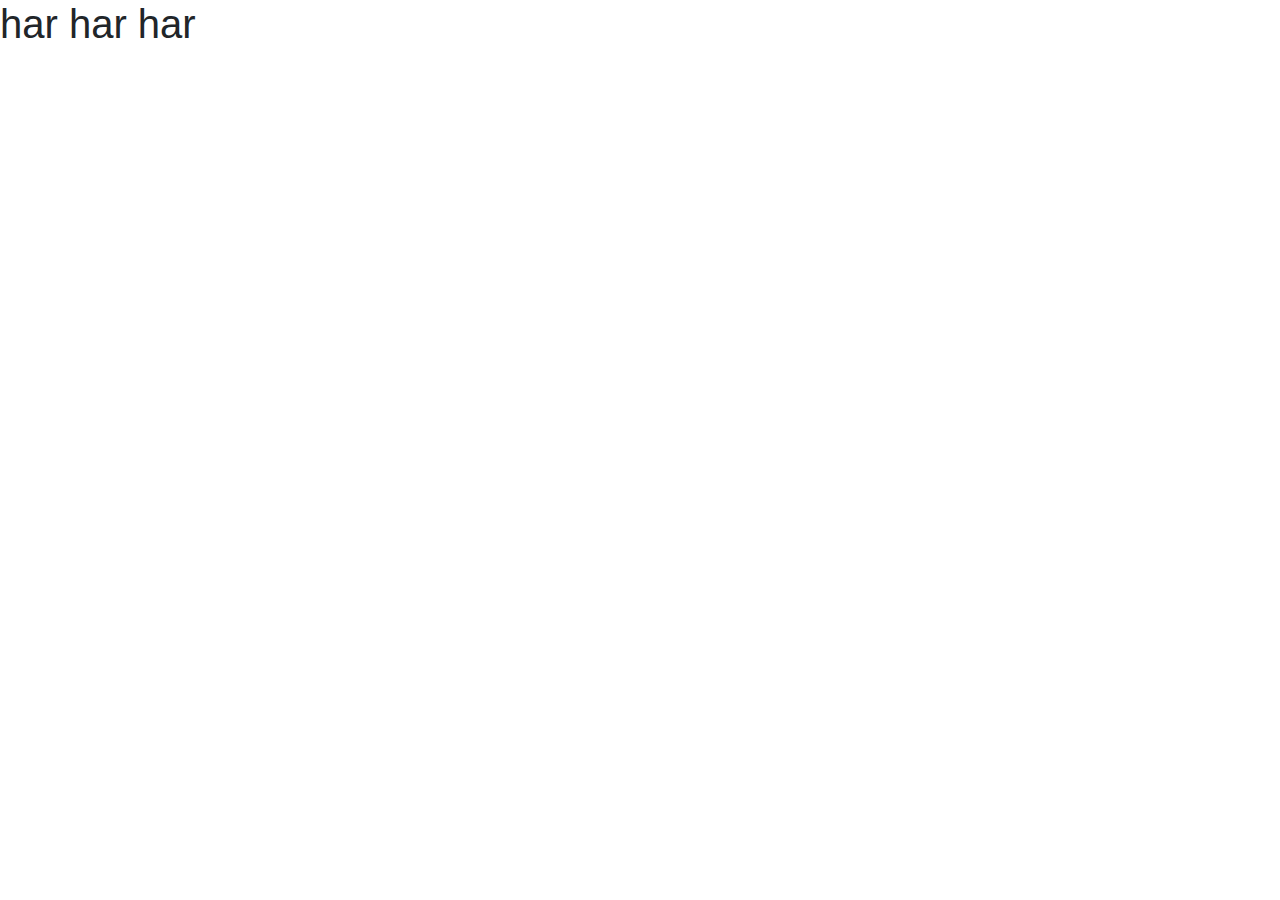
==== ChooseDrawing.html @ c46ea2fa "second commit" ====
<!DOCTYPE html>
<html lang="en">

<head>
  <meta charset="utf-8">
  <meta name="viewport" content="width=device-width, initial-scale=1">
  <title>Ryan Chung's drawing Choice Page</title>
  <link rel="stylesheet" href="https://cdn.jsdelivr.net/npm/bootstrap@4.6.2/dist/css/bootstrap.min.css">
  <script src="https://cdn.jsdelivr.net/npm/jquery@3.7.1/dist/jquery.slim.min.js"></script>
  <script src="https://cdn.jsdelivr.net/npm/popper.js@1.16.1/dist/umd/popper.min.js"></script>
  <script src="https://cdn.jsdelivr.net/npm/bootstrap@4.6.2/dist/js/bootstrap.bundle.min.js"></script>
  <link rel="stylesheet" href="style.css">
  <link rel="preconnect" href="https://fonts.googleapis.com">
<link rel="preconnect" href="https://fonts.gstatic.com" crossorigin>
<link href="https://fonts.googleapis.com/css2?family=Fredericka+the+Great&display=swap" rel="stylesheet">
<link rel="preconnect" href="https://fonts.googleapis.com">
<link rel="preconnect" href="https://fonts.gstatic.com" crossorigin>
<link href="https://fonts.googleapis.com/css2?family=Fredericka+the+Great&family=Frijole&display=swap" rel="stylesheet">

</head>
<body>
<h1>har har har</h1>

<script src="https://cdn.jsdelivr.net/npm/bootstrap@5.3.2/dist/js/bootstrap.bundle.min.js"
integrity="sha384-C6RzsynM9kWDrMNeT87bh95OGNyZPhcTNXj1NW7RuBCsyN/o0jlpcV8Qyq46cDfL"
crossorigin="anonymous"></script>
<script src="script.js"></script>
</body>
</html>
---- style.css ----
.fredericka-the great-regular {
    font-family: "Fredericka the Great", serif;
    font-weight: 400;
    font-style: normal;
  }
  .frijole-regular {
    font-family: "Frijole", system-ui;
    font-weight: 400;
    font-style: normal;
  }
.bgimg-1 {
    position: relative;
    opacity: 0.8;
    background-attachment: fixed;
    background-position: center;
    background-repeat: no-repeat;
    background-size: cover;
  }
  
  .bgimg-1 {
    background-image: url("background.png");
    padding:30%;
    height: 60%;
    background-color:purple;
  }
  .divider{
    width:100%;
  }
  .bio{
    border-color:black;
    border-width:20px;
    width:40%;
    height:50%;
    transform: skew(-10deg);
    margin-top:10%;
    background-color:lightgray;
    margin-left:5%;
    border-radius: 15px 50px 30px;
  }
  .bioSentence{
    font-size:40px;
  }
  .ryan{
    width:70%;
    height:100%;
    float:right;
    margin-top:10%;
  }
  .drawingPage{
    margin:100px;
    background-color:rgb(142, 120, 238);
  }
  .drawingTitle{
    font-family: "Fredericka the Great", serif;
    font-size:300px;
  }


  .carousel-inner img {
    width: 100%;
    height: 100%;
  }


  .Button{
    border: none;
    padding: 15px 32px;
    text-align: center;
    text-decoration: none;
    display: inline-block;
    font-size: 16px;
    margin: 4px 2px;
    cursor: pointer;
  }
  .drawingButton {
    background-color: rgb(255, 96, 96);
    font-family: "Frijole", system-ui;
    color: white;
    font-size:100px;
    border-radius: 50px 50px 50px;
    border:none;
}
.phone{
    height:800px;
    width:1000px;
}
.avatar{
    height:800px;
    width:1200px;
}
.contactPage{
    position: relative;
    opacity: 0.8;
    background-attachment: fixed;
    background-position: center;
    background-repeat: no-repeat;
    background-size: cover;
    background-image: url("josuke\ part\ 8\ with\ clear\ background.png");
    padding:30%;
}
footer{
    background-color:rgb(125, 181, 255);
    color:white;
    font-family: "Fredericka the Great", serif;
    font-size:50px;
}
.contactButton {
    background-color: lightblue;
    font-family: "Frijole", system-ui;
    color: white;
    font-size:100px;
    border-radius: 50px 50px 50px;
    border:none;
    float:left;
}
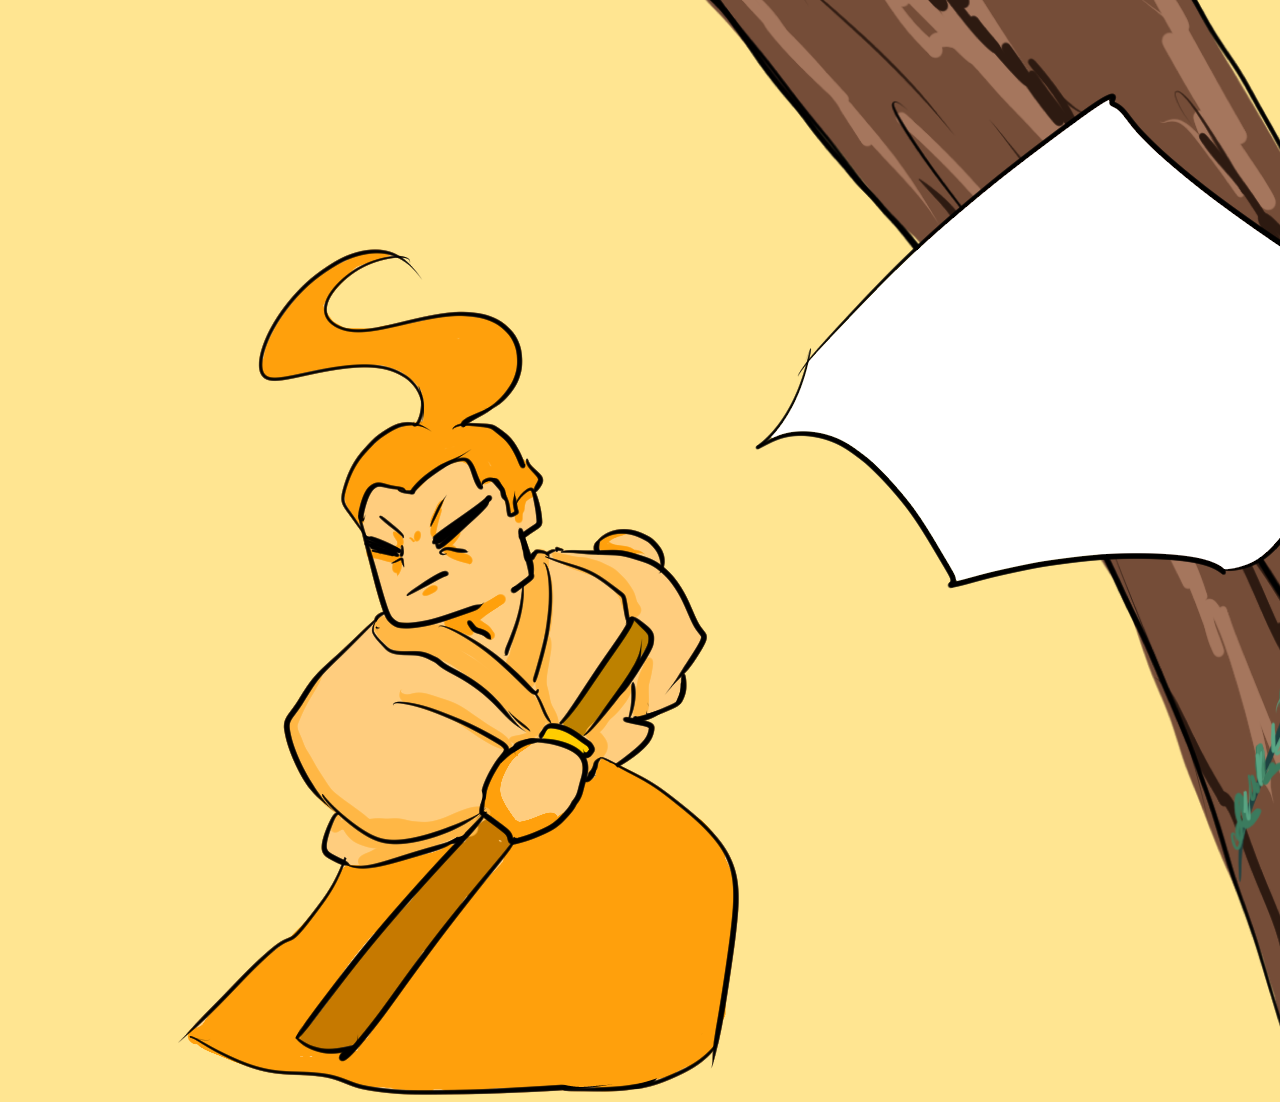
==== commit 934a1391: "5th commit" ====
--- a/ChooseDrawing.html
+++ b/ChooseDrawing.html
@@ -18,8 +18,12 @@
 <link href="https://fonts.googleapis.com/css2?family=Fredericka+the+Great&family=Frijole&display=swap" rel="stylesheet">
 
 </head>
-<body>
-<h1>har har har</h1>
+<body class="drawingBody">
+<div class="container">
+  <div class="row">
+    <img src="samurai 1.png" class="samurai">
+  </div>
+</div>
 
 <script src="https://cdn.jsdelivr.net/npm/bootstrap@5.3.2/dist/js/bootstrap.bundle.min.js"
 integrity="sha384-C6RzsynM9kWDrMNeT87bh95OGNyZPhcTNXj1NW7RuBCsyN/o0jlpcV8Qyq46cDfL"
--- a/style.css
+++ b/style.css
@@ -49,6 +49,7 @@
   .drawingPage{
     margin:100px;
     background-color:rgb(142, 120, 238);
+    background-image: url("wave.jpg");
   }
   .drawingTitle{
     font-family: "Fredericka the Great", serif;
@@ -86,7 +87,7 @@
 }
 .avatar{
     height:800px;
-    width:1200px;
+    width:1000px;
 }
 .contactPage{
     position: relative;
@@ -112,4 +113,12 @@
     border-radius: 50px 50px 50px;
     border:none;
     float:left;
+}
+
+.drawingBody{
+  background-color:rgb(255, 229, 145);
+  background-image: url("wandering\ frog\ clear\ background\ 1.png");
+}
+.samurai{
+  
 }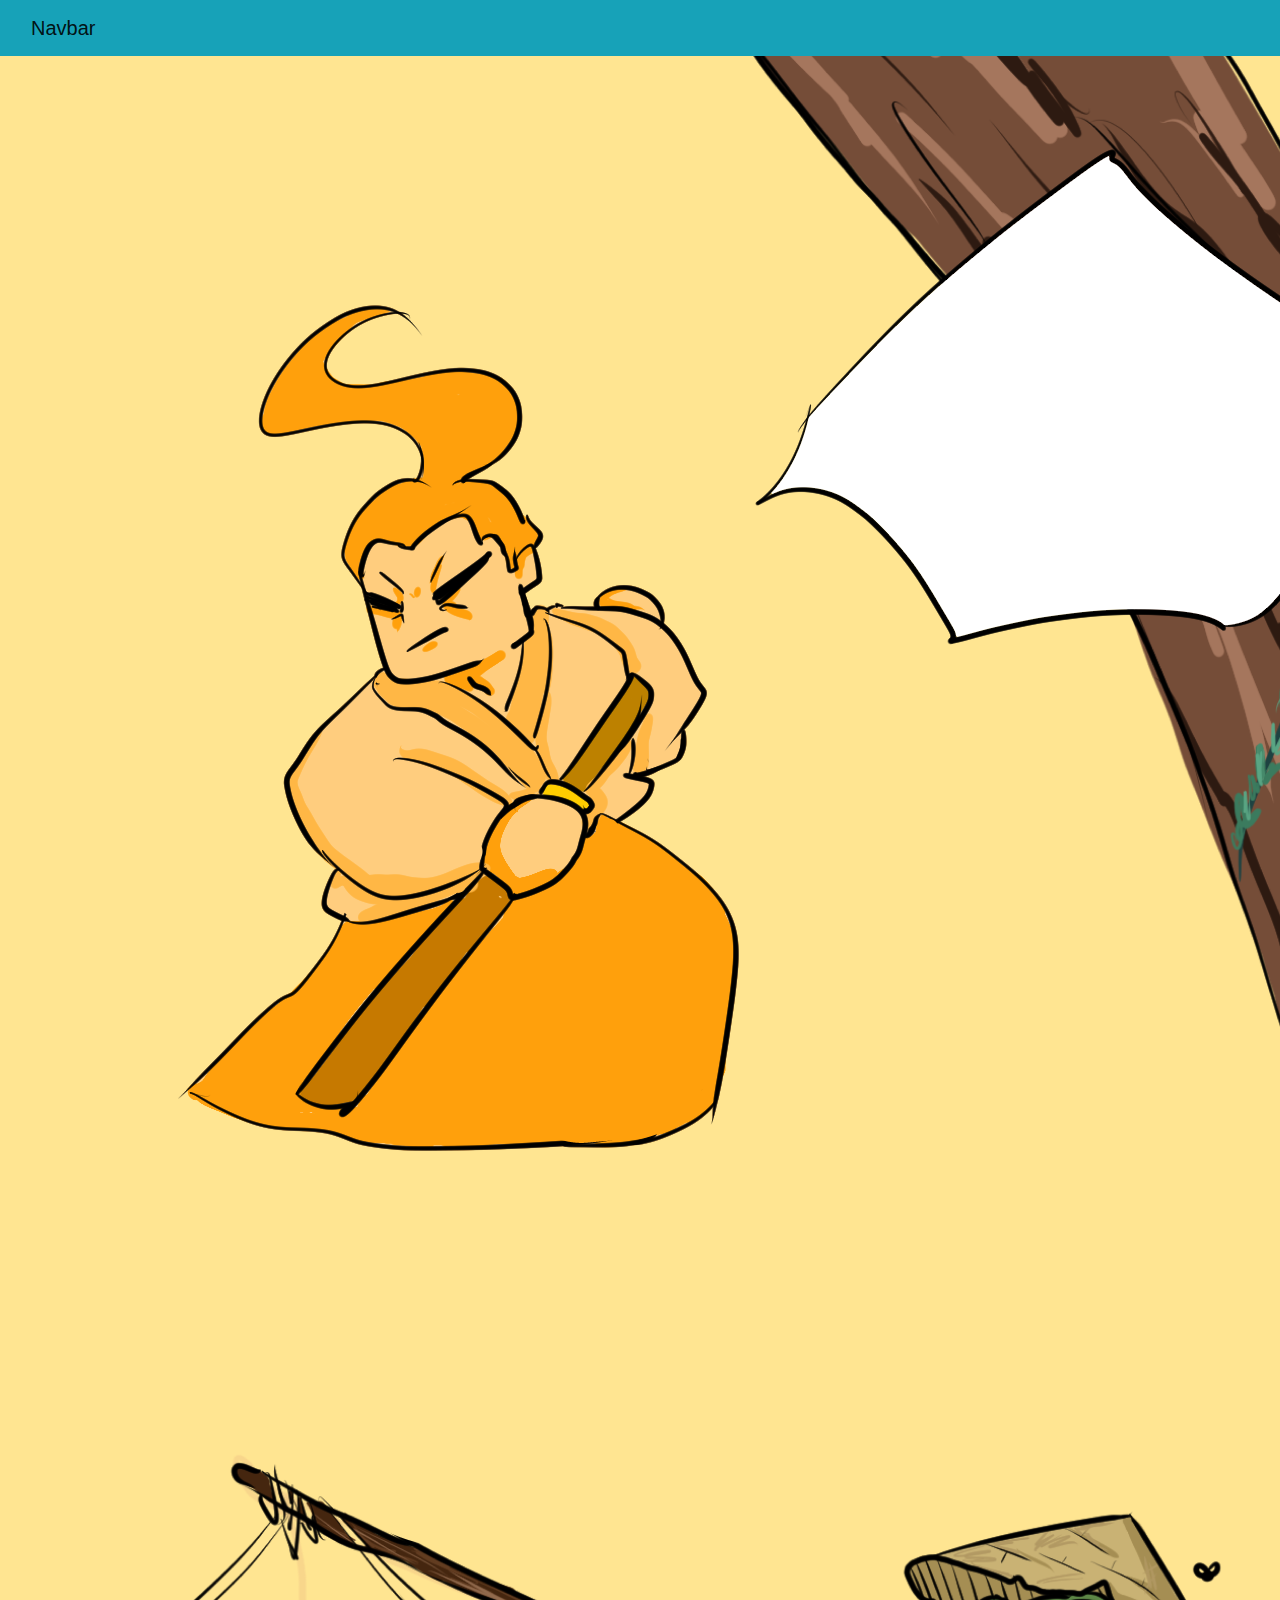
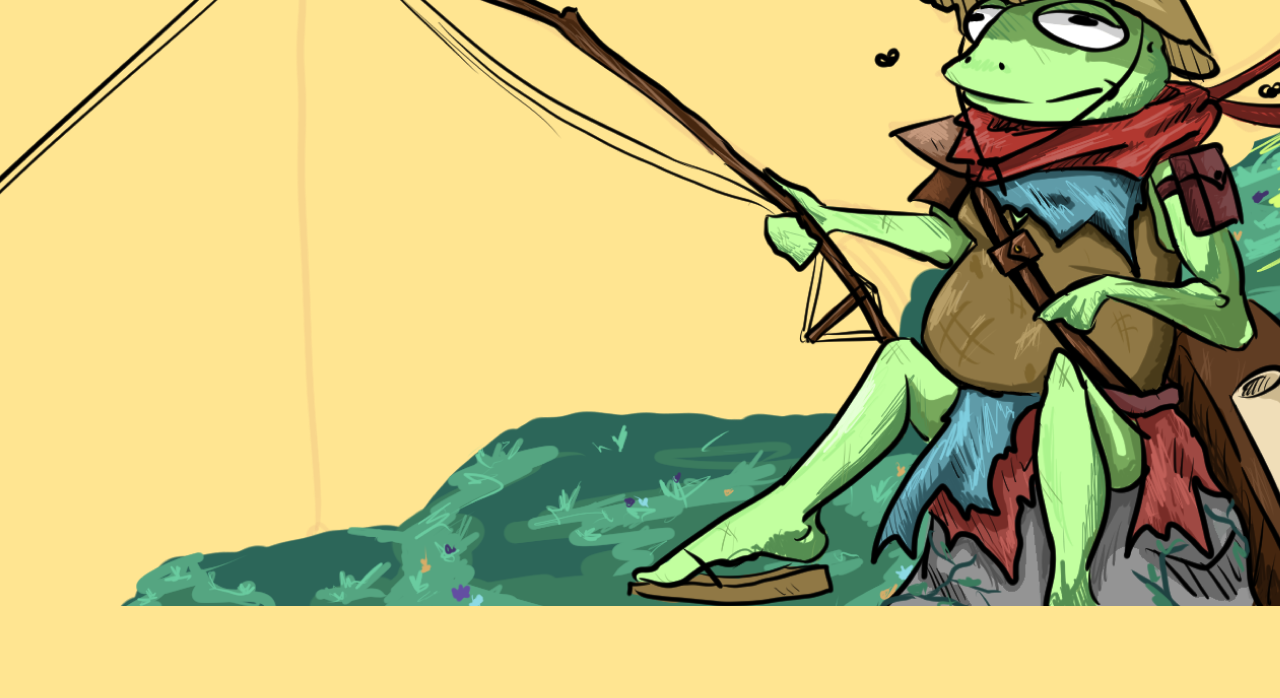
==== commit cf85e8d0: "6th commit" ====
--- a/ChooseDrawing.html
+++ b/ChooseDrawing.html
@@ -19,6 +19,21 @@
 
 </head>
 <body class="drawingBody">
+  <nav class="navbar navbar-expand-lg navbar-light bg-info">
+    <div class="container-fluid">
+      <a class="navbar-brand" href="#">Navbar</a>
+      <button class="navbar-toggler" type="button" data-bs-toggle="collapse" data-bs-target="#navbarSupportedContent" aria-controls="navbarSupportedContent" aria-expanded="false" aria-label="Toggle navigation">
+        <span class="navbar-toggler-icon"></span>
+      </button>
+      <div class="collapse navb   ar-collapse" id="navbarSupportedContent">
+        <ul class="navbar-nav me-auto mb-2 mb-lg-0">
+          <li class="nav-item">
+            <a class="nav-link active" aria-current="page" href="#">Home</a>
+          </li>
+        </ul>
+      </div>
+    </div>
+  </nav>
 <div class="container">
   <div class="row">
     <img src="samurai 1.png" class="samurai">
--- a/style.css
+++ b/style.css
@@ -1,3 +1,6 @@
+*{
+  --bs-gutter-x : 0 !important;
+}
 .fredericka-the great-regular {
     font-family: "Fredericka the Great", serif;
     font-weight: 400;
@@ -29,16 +32,19 @@
   .bio{
     border-color:black;
     border-width:20px;
-    width:40%;
-    height:50%;
+    width:100%;
+    height:1000px;
     transform: skew(-10deg);
     margin-top:10%;
-    background-color:lightgray;
+    background-color:#FFC0CB;
     margin-left:5%;
     border-radius: 15px 50px 30px;
   }
   .bioSentence{
-    font-size:40px;
+    font-family: "Frijole", system-ui;
+    font-size:30px;
+    padding-top:3%;
+    color:#7B68EE;
   }
   .ryan{
     width:70%;
@@ -86,8 +92,8 @@
     width:1000px;
 }
 .avatar{
-    height:800px;
-    width:1000px;
+    height:100%;
+    width:100%;
 }
 .contactPage{
     position: relative;
@@ -118,7 +124,17 @@
 .drawingBody{
   background-color:rgb(255, 229, 145);
   background-image: url("wandering\ frog\ clear\ background\ 1.png");
+  background-repeat: no-repeat;
+  background-size: fill;
+} 
+.samurai{
+
+  padding-bottom:100%;
 }
-.samurai{
-  
-}+.navbar{
+  color:white;
+}
+
+body {
+  overflow:none;
+}
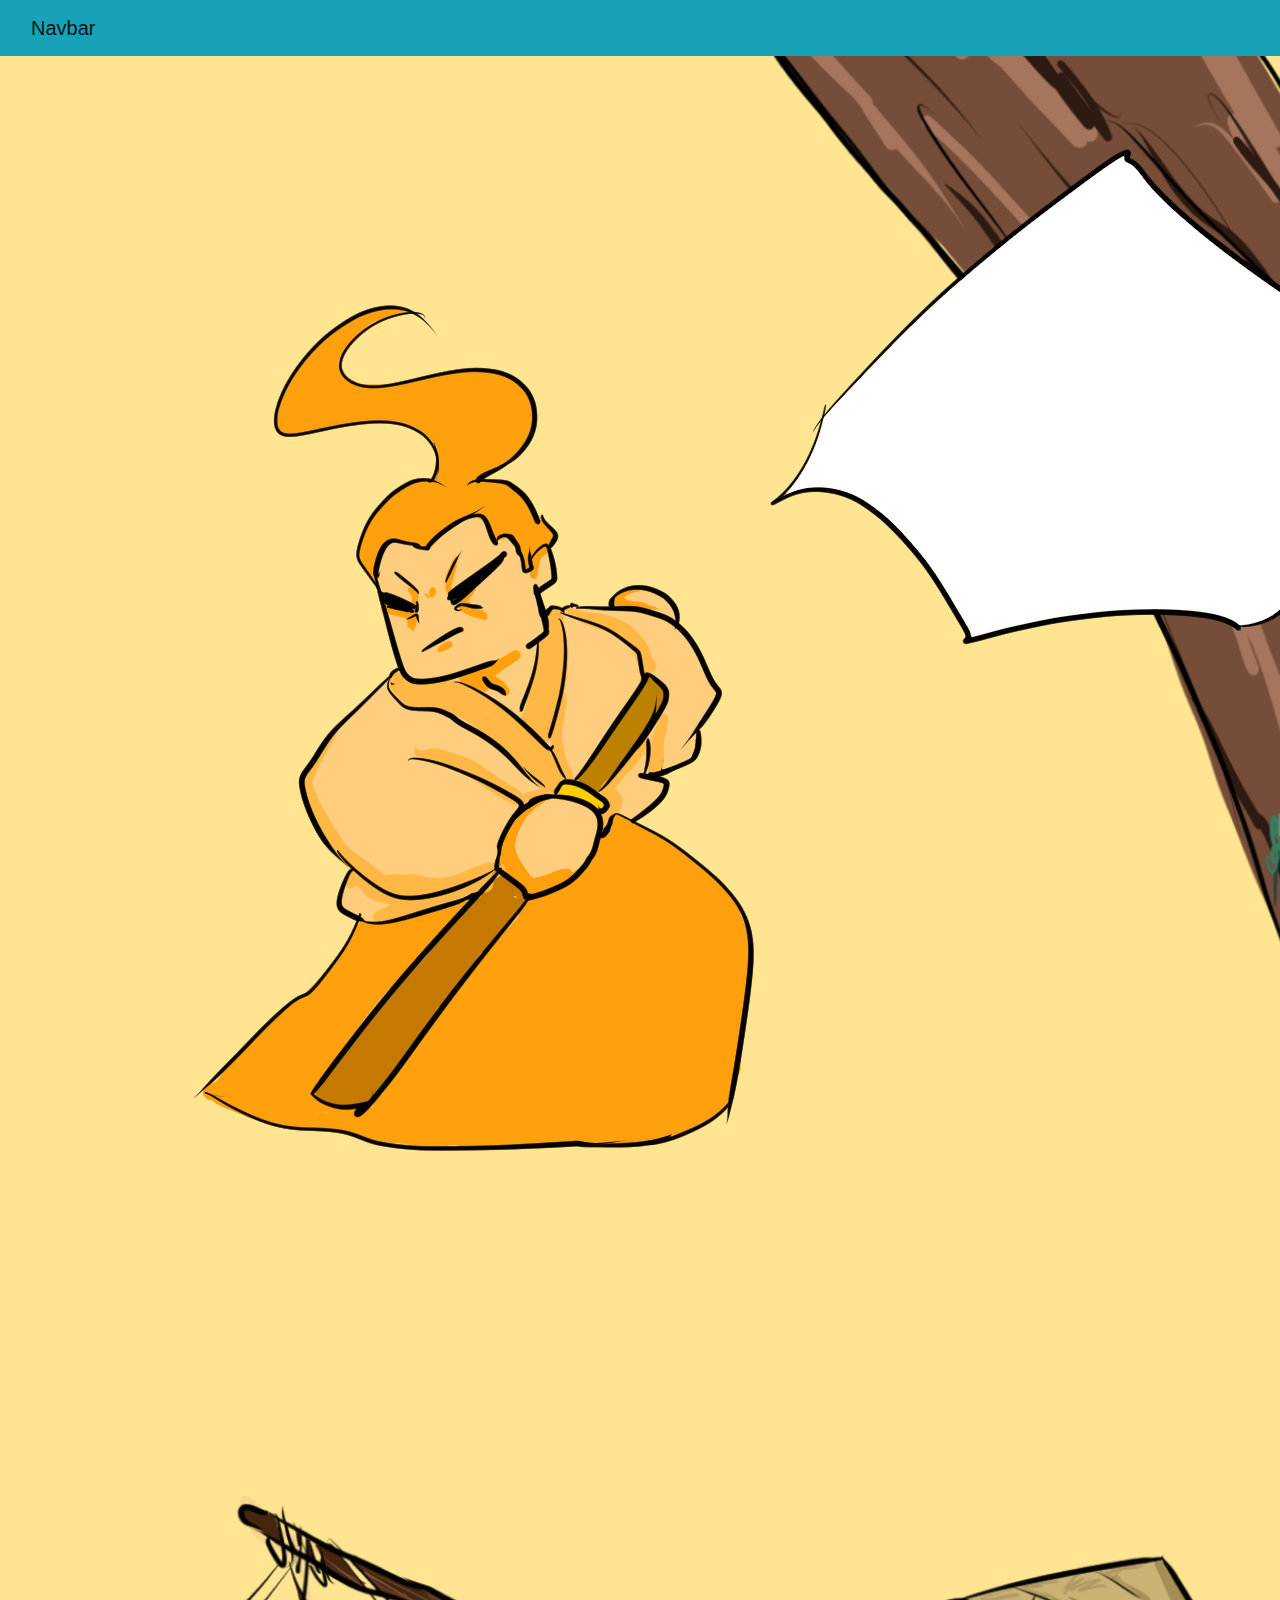
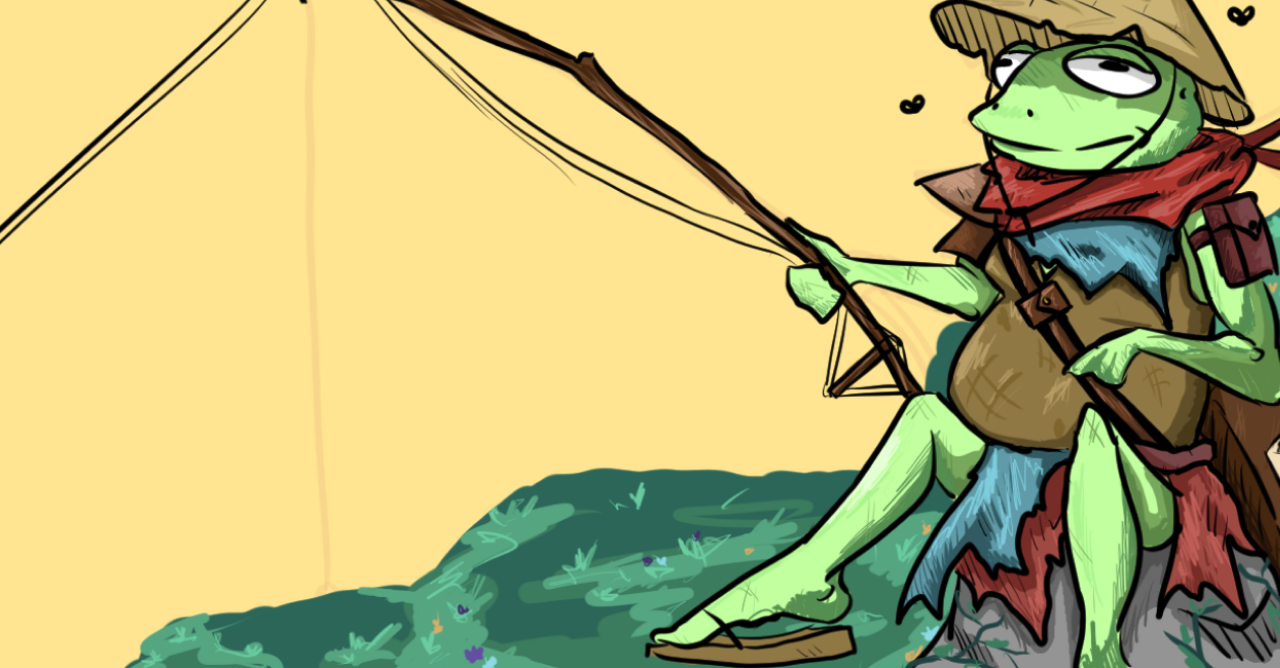
==== commit ba353146: "7th commit" ====
--- a/ChooseDrawing.html
+++ b/ChooseDrawing.html
@@ -36,7 +36,9 @@
   </nav>
 <div class="container">
   <div class="row">
+    <div class="col">
     <img src="samurai 1.png" class="samurai">
+  </div>
   </div>
 </div>
 
--- a/style.css
+++ b/style.css
@@ -126,9 +126,9 @@
   background-image: url("wandering\ frog\ clear\ background\ 1.png");
   background-repeat: no-repeat;
   background-size: fill;
+  background-size: cover;
 } 
 .samurai{
-
   padding-bottom:100%;
 }
 .navbar{
